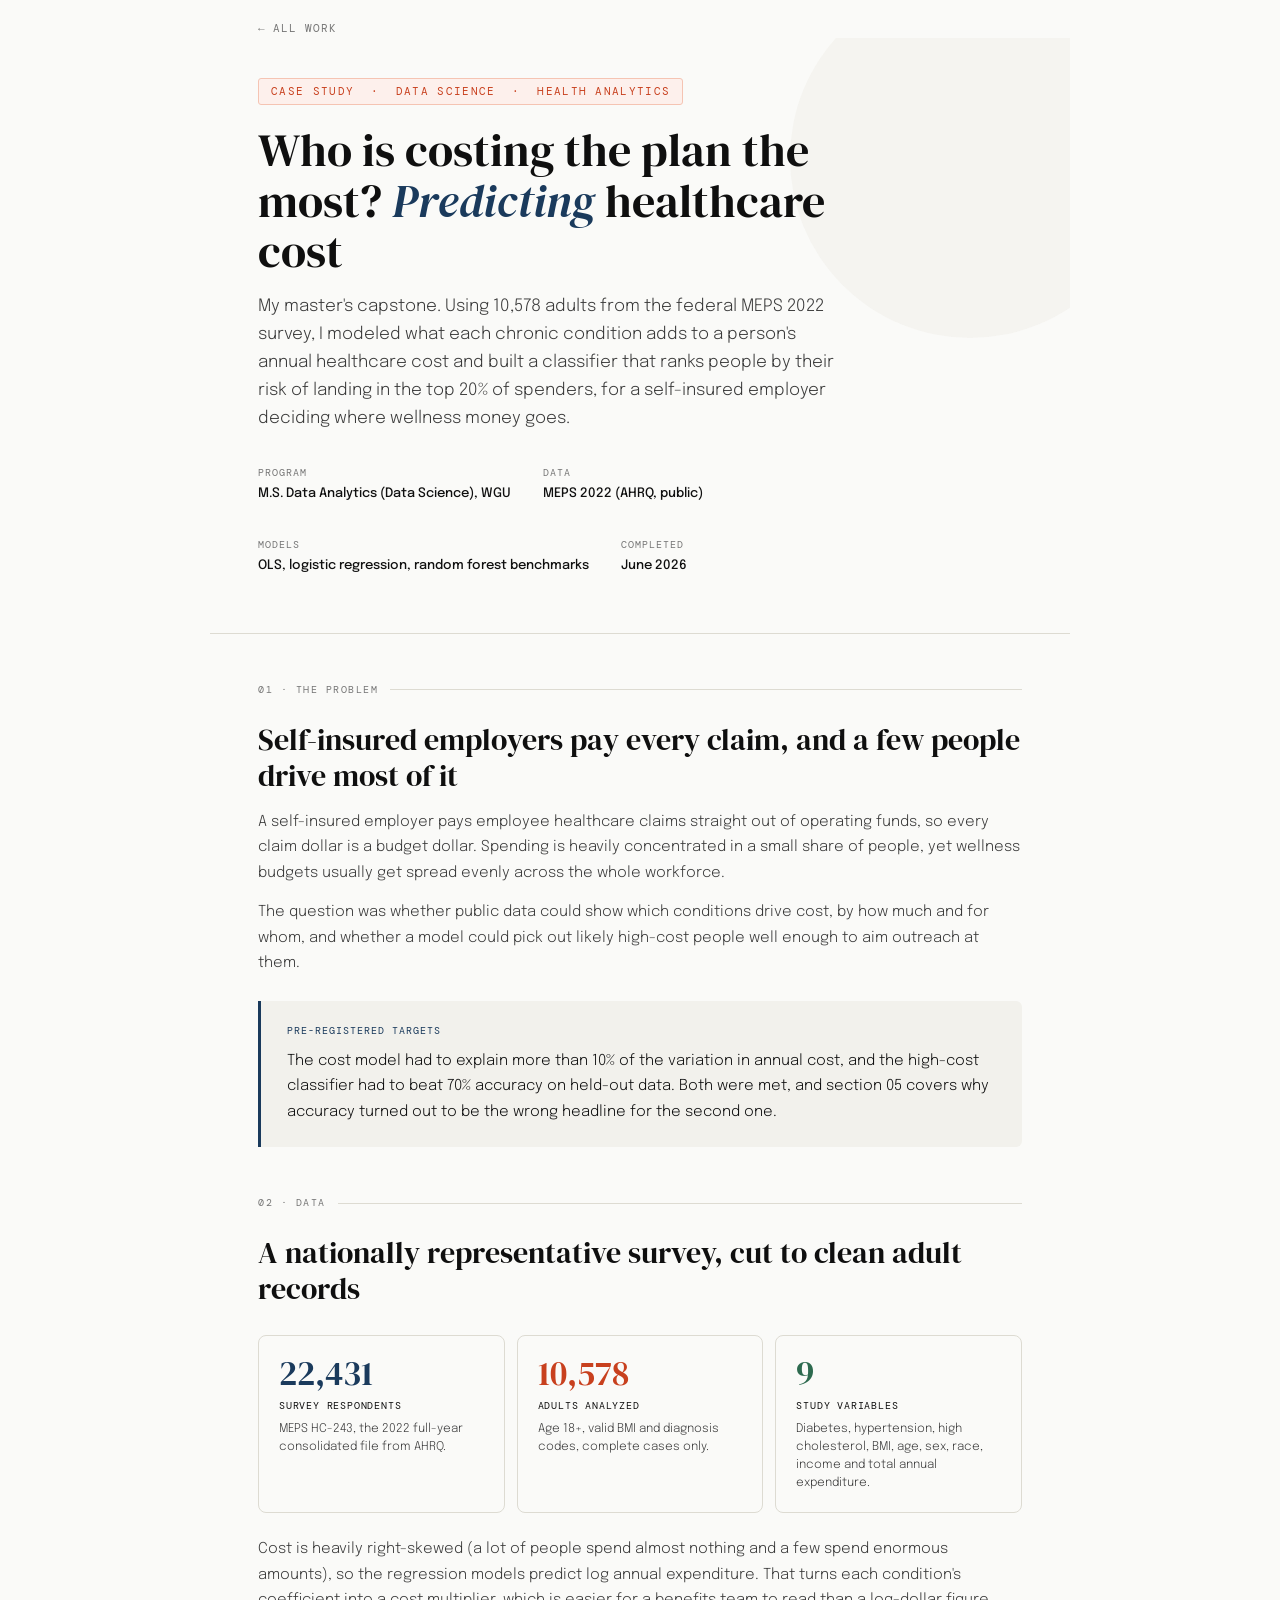
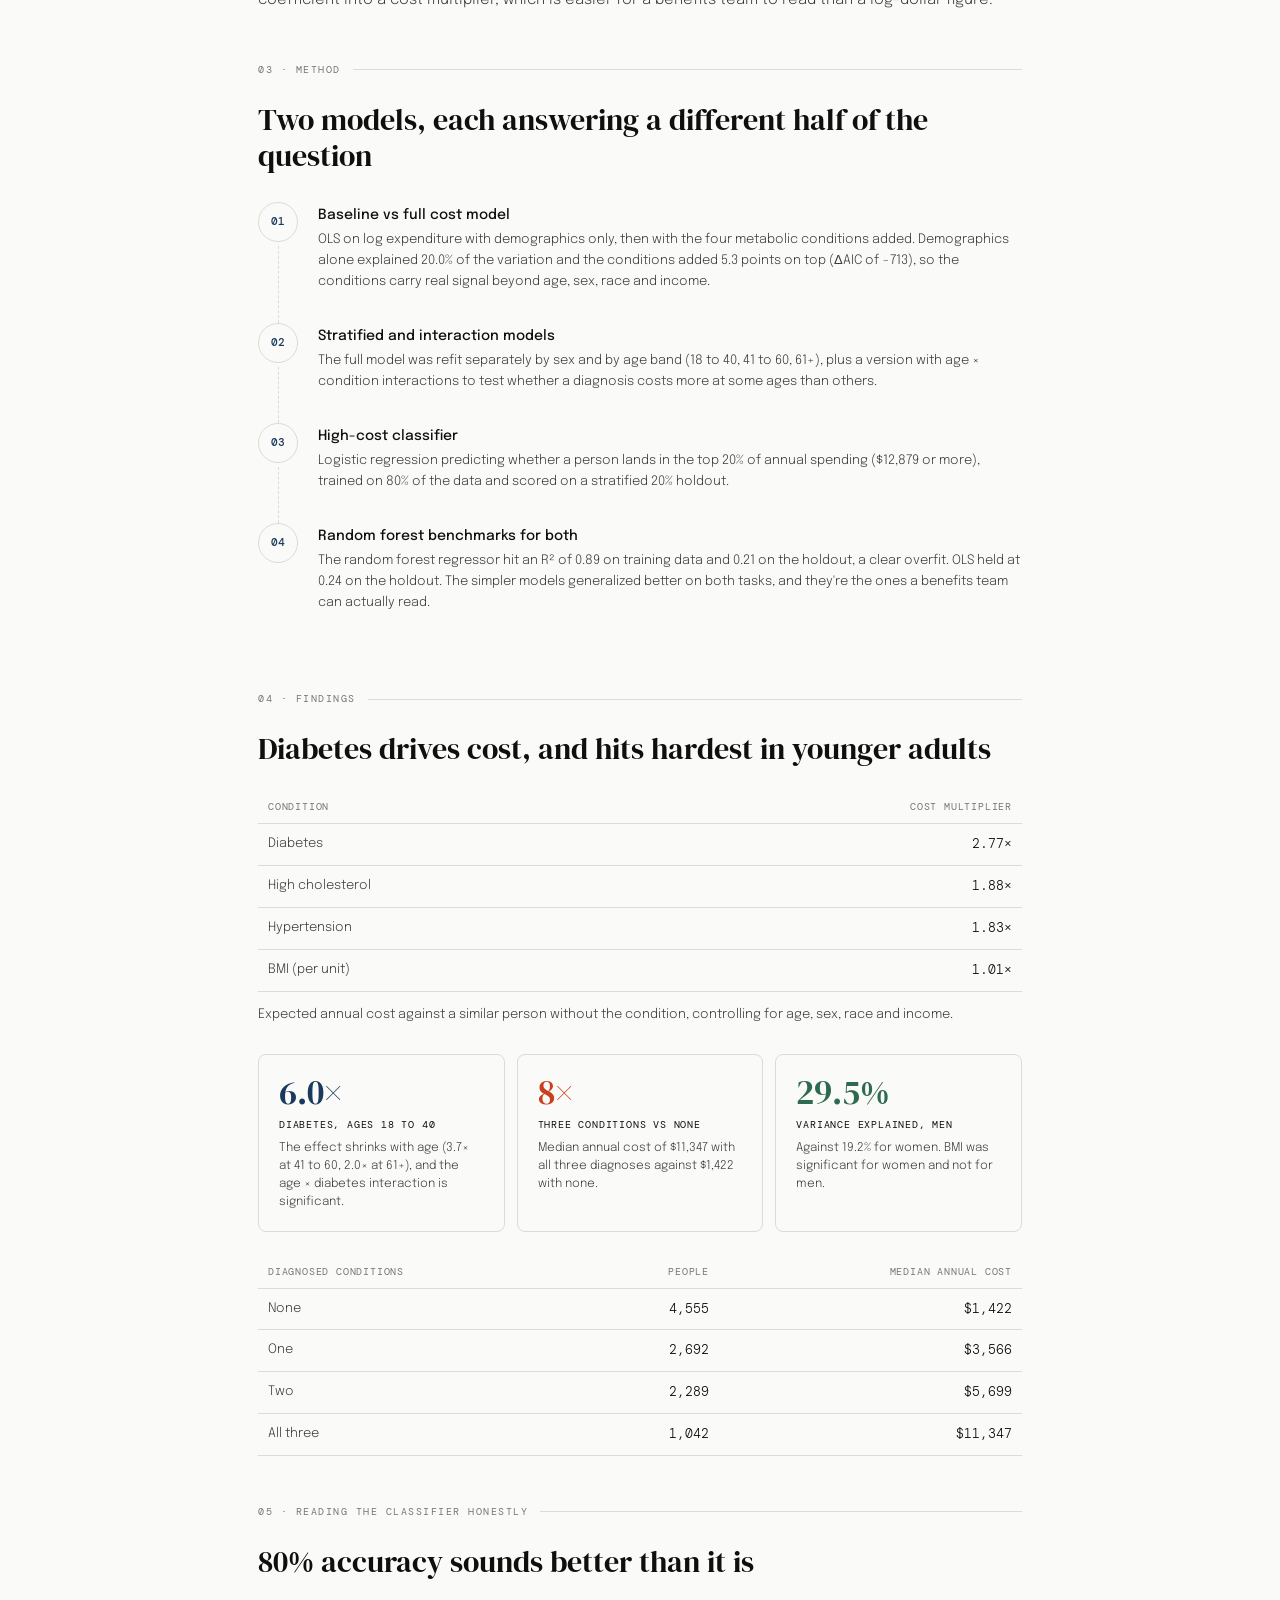
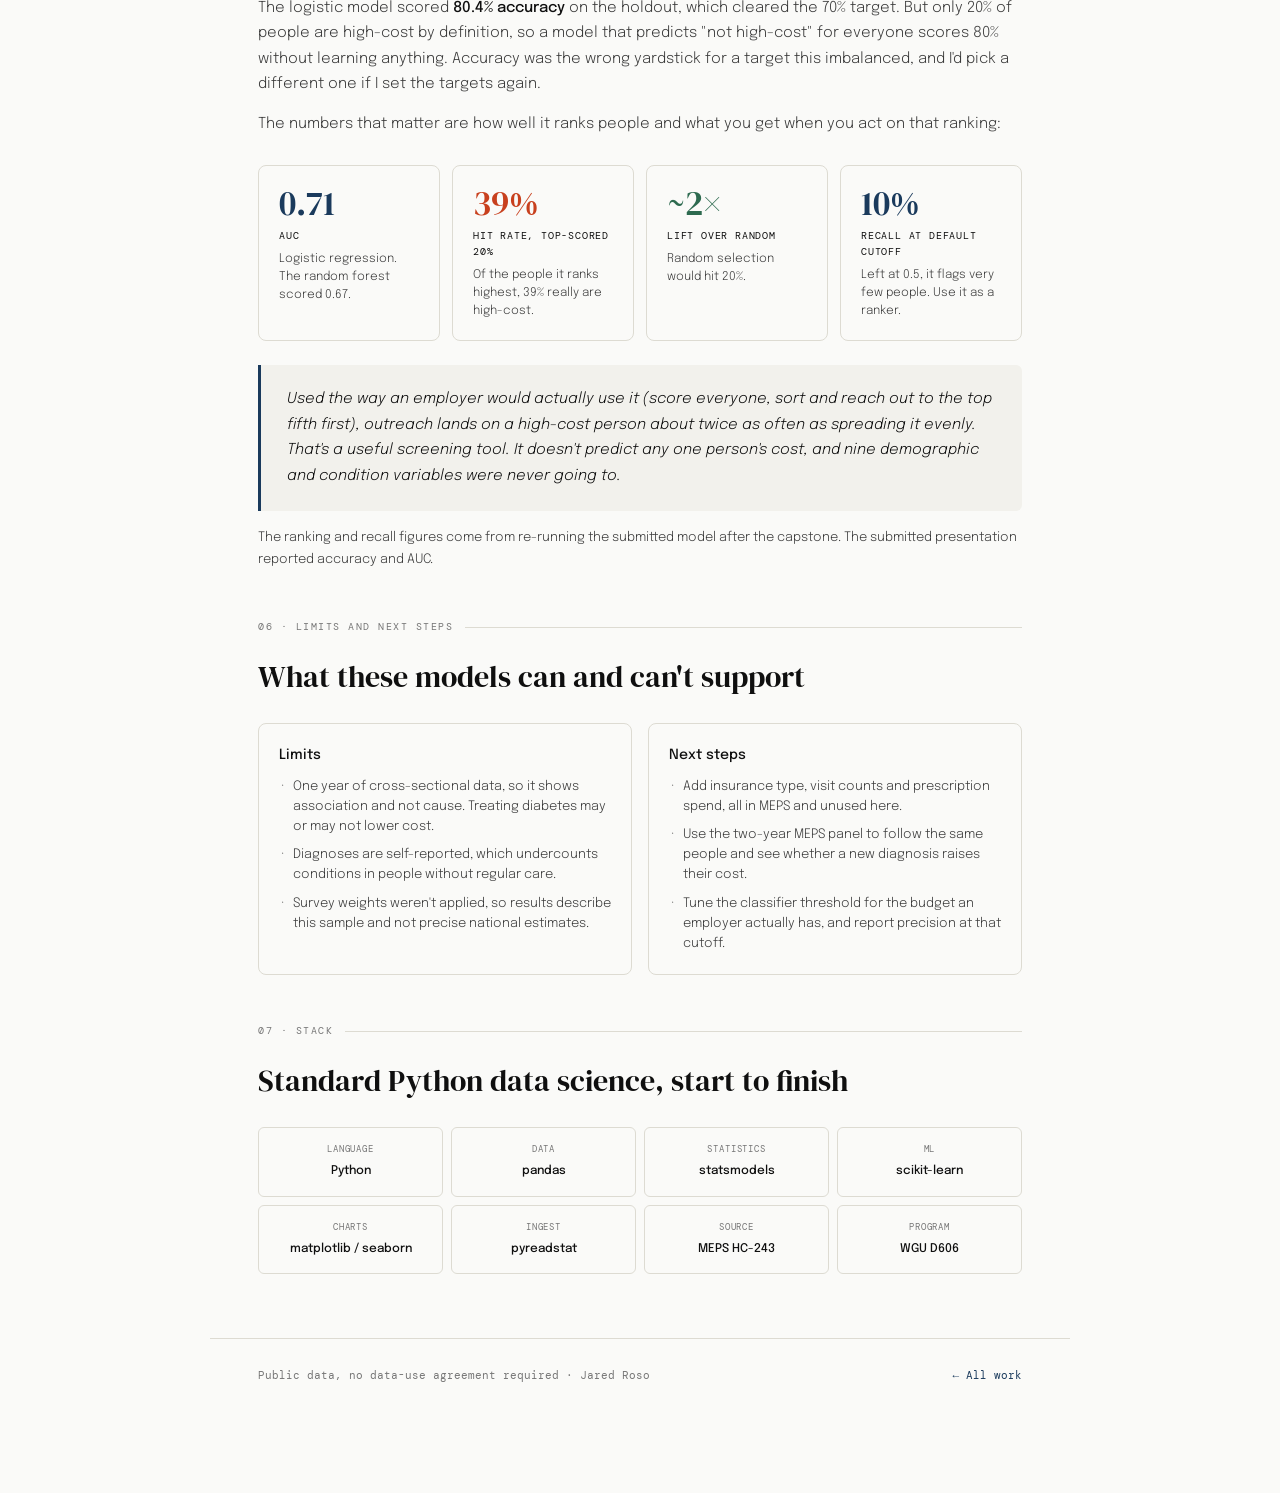
==== healthcare-cost-prediction/index.html @ c999ee09 "feat: portfolio site with four cleared case studies Co-Authored-By: Claude Opus 5.5 <noreply@anthrop" ====
<!DOCTYPE html>
<html lang="en">
<head>
<meta charset="UTF-8">
<meta name="viewport" content="width=device-width, initial-scale=1.0">
<title>Healthcare Cost Prediction | Jared Roso</title>
<meta name="description" content="MS capstone: modeling which chronic conditions drive annual healthcare cost for self-insured employers, using 10,578 adults from MEPS 2022.">
<link rel="preconnect" href="https://fonts.googleapis.com">
<link href="https://fonts.googleapis.com/css2?family=DM+Serif+Display:ital@0;1&family=DM+Mono:wght@400;500&family=Epilogue:wght@300;400;500&display=swap" rel="stylesheet">
<link rel="stylesheet" href="../assets/site.css">
</head>
<body>
<div class="page">

  <nav class="topnav"><a href="../">&larr; All work</a></nav>

  <header class="hero">
    <div class="hero-inner">
      <span class="tag">Case study &nbsp;·&nbsp; Data science &nbsp;·&nbsp; Health analytics</span>
      <h1>Who is costing the plan the most? <em>Predicting</em> healthcare cost</h1>
      <p class="hero-sub">My master's capstone. Using 10,578 adults from the federal MEPS 2022 survey, I modeled what each chronic condition adds to a person's annual healthcare cost and built a classifier that ranks people by their risk of landing in the top 20% of spenders, for a self-insured employer deciding where wellness money goes.</p>
      <div class="meta-row">
        <div class="meta-item"><span class="meta-label">Program</span><span class="meta-value">M.S. Data Analytics (Data Science), WGU</span></div>
        <div class="meta-item"><span class="meta-label">Data</span><span class="meta-value">MEPS 2022 (AHRQ, public)</span></div>
        <div class="meta-item"><span class="meta-label">Models</span><span class="meta-value">OLS, logistic regression, random forest benchmarks</span></div>
        <div class="meta-item"><span class="meta-label">Completed</span><span class="meta-value">June 2026</span></div>
      </div>
    </div>
  </header>

  <section>
    <div class="section-label">01 · The problem</div>
    <h2>Self-insured employers pay every claim, and a few people drive most of it</h2>
    <p>A self-insured employer pays employee healthcare claims straight out of operating funds, so every claim dollar is a budget dollar. Spending is heavily concentrated in a small share of people, yet wellness budgets usually get spread evenly across the whole workforce.</p>
    <p>The question was whether public data could show which conditions drive cost, by how much and for whom, and whether a model could pick out likely high-cost people well enough to aim outreach at them.</p>
    <div class="callout plain">
      <div class="callout-label">Pre-registered targets</div>
      <p>The cost model had to explain more than 10% of the variation in annual cost, and the high-cost classifier had to beat 70% accuracy on held-out data. Both were met, and section 05 covers why accuracy turned out to be the wrong headline for the second one.</p>
    </div>
  </section>

  <section>
    <div class="section-label">02 · Data</div>
    <h2>A nationally representative survey, cut to clean adult records</h2>
    <div class="kpis">
      <div class="kpi"><div class="kpi-num">22,431</div><div class="kpi-label">Survey respondents</div><div class="kpi-desc">MEPS HC-243, the 2022 full-year consolidated file from AHRQ.</div></div>
      <div class="kpi"><div class="kpi-num">10,578</div><div class="kpi-label">Adults analyzed</div><div class="kpi-desc">Age 18+, valid BMI and diagnosis codes, complete cases only.</div></div>
      <div class="kpi"><div class="kpi-num">9</div><div class="kpi-label">Study variables</div><div class="kpi-desc">Diabetes, hypertension, high cholesterol, BMI, age, sex, race, income and total annual expenditure.</div></div>
    </div>
    <p style="margin-top:24px">Cost is heavily right-skewed (a lot of people spend almost nothing and a few spend enormous amounts), so the regression models predict log annual expenditure. That turns each condition's coefficient into a cost multiplier, which is easier for a benefits team to read than a log-dollar figure.</p>
  </section>

  <section>
    <div class="section-label">03 · Method</div>
    <h2>Two models, each answering a different half of the question</h2>
    <div class="steps">
      <div class="step"><div class="step-num">01</div><div class="step-body">
        <div class="step-title">Baseline vs full cost model</div>
        <div class="step-desc">OLS on log expenditure with demographics only, then with the four metabolic conditions added. Demographics alone explained 20.0% of the variation and the conditions added 5.3 points on top (ΔAIC of −713), so the conditions carry real signal beyond age, sex, race and income.</div>
      </div></div>
      <div class="step"><div class="step-num">02</div><div class="step-body">
        <div class="step-title">Stratified and interaction models</div>
        <div class="step-desc">The full model was refit separately by sex and by age band (18 to 40, 41 to 60, 61+), plus a version with age × condition interactions to test whether a diagnosis costs more at some ages than others.</div>
      </div></div>
      <div class="step"><div class="step-num">03</div><div class="step-body">
        <div class="step-title">High-cost classifier</div>
        <div class="step-desc">Logistic regression predicting whether a person lands in the top 20% of annual spending ($12,879 or more), trained on 80% of the data and scored on a stratified 20% holdout.</div>
      </div></div>
      <div class="step"><div class="step-num">04</div><div class="step-body">
        <div class="step-title">Random forest benchmarks for both</div>
        <div class="step-desc">The random forest regressor hit an R² of 0.89 on training data and 0.21 on the holdout, a clear overfit. OLS held at 0.24 on the holdout. The simpler models generalized better on both tasks, and they're the ones a benefits team can actually read.</div>
      </div></div>
    </div>
  </section>

  <section>
    <div class="section-label">04 · Findings</div>
    <h2>Diabetes drives cost, and hits hardest in younger adults</h2>
    <table class="data">
      <tr><th>Condition</th><th class="num">Cost multiplier</th></tr>
      <tr><td>Diabetes</td><td class="num">2.77×</td></tr>
      <tr><td>High cholesterol</td><td class="num">1.88×</td></tr>
      <tr><td>Hypertension</td><td class="num">1.83×</td></tr>
      <tr><td>BMI (per unit)</td><td class="num">1.01×</td></tr>
    </table>
    <p style="margin-top:12px;font-size:13px">Expected annual cost against a similar person without the condition, controlling for age, sex, race and income.</p>

    <div class="kpis" style="margin-top:28px">
      <div class="kpi"><div class="kpi-num">6.0×</div><div class="kpi-label">Diabetes, ages 18 to 40</div><div class="kpi-desc">The effect shrinks with age (3.7× at 41 to 60, 2.0× at 61+), and the age × diabetes interaction is significant.</div></div>
      <div class="kpi"><div class="kpi-num">8×</div><div class="kpi-label">Three conditions vs none</div><div class="kpi-desc">Median annual cost of $11,347 with all three diagnoses against $1,422 with none.</div></div>
      <div class="kpi"><div class="kpi-num">29.5%</div><div class="kpi-label">Variance explained, men</div><div class="kpi-desc">Against 19.2% for women. BMI was significant for women and not for men.</div></div>
    </div>

    <table class="data">
      <tr><th>Diagnosed conditions</th><th class="num">People</th><th class="num">Median annual cost</th></tr>
      <tr><td>None</td><td class="num">4,555</td><td class="num">$1,422</td></tr>
      <tr><td>One</td><td class="num">2,692</td><td class="num">$3,566</td></tr>
      <tr><td>Two</td><td class="num">2,289</td><td class="num">$5,699</td></tr>
      <tr><td>All three</td><td class="num">1,042</td><td class="num">$11,347</td></tr>
    </table>
  </section>

  <section>
    <div class="section-label">05 · Reading the classifier honestly</div>
    <h2>80% accuracy sounds better than it is</h2>
    <p>The logistic model scored <strong>80.4% accuracy</strong> on the holdout, which cleared the 70% target. But only 20% of people are high-cost by definition, so a model that predicts "not high-cost" for everyone scores 80% without learning anything. Accuracy was the wrong yardstick for a target this imbalanced, and I'd pick a different one if I set the targets again.</p>
    <p>The numbers that matter are how well it ranks people and what you get when you act on that ranking:</p>
    <div class="kpis four">
      <div class="kpi"><div class="kpi-num">0.71</div><div class="kpi-label">AUC</div><div class="kpi-desc">Logistic regression. The random forest scored 0.67.</div></div>
      <div class="kpi"><div class="kpi-num">39%</div><div class="kpi-label">Hit rate, top-scored 20%</div><div class="kpi-desc">Of the people it ranks highest, 39% really are high-cost.</div></div>
      <div class="kpi"><div class="kpi-num">~2×</div><div class="kpi-label">Lift over random</div><div class="kpi-desc">Random selection would hit 20%.</div></div>
      <div class="kpi"><div class="kpi-num">10%</div><div class="kpi-label">Recall at default cutoff</div><div class="kpi-desc">Left at 0.5, it flags very few people. Use it as a ranker.</div></div>
    </div>
    <div class="callout">
      <p>Used the way an employer would actually use it (score everyone, sort and reach out to the top fifth first), outreach lands on a high-cost person about twice as often as spreading it evenly. That's a useful screening tool. It doesn't predict any one person's cost, and nine demographic and condition variables were never going to.</p>
    </div>
    <p style="margin-top:16px;font-size:13px">The ranking and recall figures come from re-running the submitted model after the capstone. The submitted presentation reported accuracy and AUC.</p>
  </section>

  <section>
    <div class="section-label">06 · Limits and next steps</div>
    <h2>What these models can and can't support</h2>
    <div class="cards">
      <div class="card">
        <h3>Limits</h3>
        <ul class="list">
          <li>One year of cross-sectional data, so it shows association and not cause. Treating diabetes may or may not lower cost.</li>
          <li>Diagnoses are self-reported, which undercounts conditions in people without regular care.</li>
          <li>Survey weights weren't applied, so results describe this sample and not precise national estimates.</li>
        </ul>
      </div>
      <div class="card">
        <h3>Next steps</h3>
        <ul class="list">
          <li>Add insurance type, visit counts and prescription spend, all in MEPS and unused here.</li>
          <li>Use the two-year MEPS panel to follow the same people and see whether a new diagnosis raises their cost.</li>
          <li>Tune the classifier threshold for the budget an employer actually has, and report precision at that cutoff.</li>
        </ul>
      </div>
    </div>
  </section>

  <section>
    <div class="section-label">07 · Stack</div>
    <h2>Standard Python data science, start to finish</h2>
    <div class="stack">
      <div class="stack-item"><div class="stack-cat">Language</div><div class="stack-name">Python</div></div>
      <div class="stack-item"><div class="stack-cat">Data</div><div class="stack-name">pandas</div></div>
      <div class="stack-item"><div class="stack-cat">Statistics</div><div class="stack-name">statsmodels</div></div>
      <div class="stack-item"><div class="stack-cat">ML</div><div class="stack-name">scikit-learn</div></div>
      <div class="stack-item"><div class="stack-cat">Charts</div><div class="stack-name">matplotlib / seaborn</div></div>
      <div class="stack-item"><div class="stack-cat">Ingest</div><div class="stack-name">pyreadstat</div></div>
      <div class="stack-item"><div class="stack-cat">Source</div><div class="stack-name">MEPS HC-243</div></div>
      <div class="stack-item"><div class="stack-cat">Program</div><div class="stack-name">WGU D606</div></div>
    </div>
  </section>

  <footer class="footer">
    <span class="footer-note">Public data, no data-use agreement required · Jared Roso</span>
    <a href="../">&larr; All work</a>
  </footer>

</div>
</body>
</html>
---- assets/site.css ----
*{margin:0;padding:0;box-sizing:border-box}
:root{
  --ink:#0f0f0f;--ink2:#3a3a3a;--ink3:#767676;
  --surface:#fafaf8;--surface2:#f2f1ec;--surface3:#e8e6de;
  --accent:#1a3a5c;--accent2:#c8401e;--accent3:#2d6a4f;
  --tag-bg:#fdf0ec;--tag-border:#f5c4b3;
  --border:#dddbd2;--mono:'DM Mono',monospace;
  --serif:'DM Serif Display',serif;--sans:'Epilogue',sans-serif;
}
@media (prefers-color-scheme:dark){
  :root{
    --ink:#f1efe8;--ink2:#cfccc2;--ink3:#9a978d;
    --surface:#16181b;--surface2:#1f2226;--surface3:#2a2e33;
    --accent:#8db4dc;--accent2:#f08a6a;--accent3:#7cc49c;
    --tag-bg:#2b1f1b;--tag-border:#5a3426;
    --border:#33373d;
  }
}
html{-webkit-text-size-adjust:100%}
body{font-family:var(--sans);background:var(--surface);color:var(--ink);line-height:1.6;font-size:15px}
a{color:var(--accent)}
.page{max-width:860px;margin:0 auto;padding:0 0 80px}

.topnav{padding:20px 48px 0;font-family:var(--mono);font-size:11px;letter-spacing:.08em;text-transform:uppercase}
.topnav a{text-decoration:none;color:var(--ink3)}
.topnav a:hover{color:var(--accent)}

.hero{padding:40px 48px 56px;border-bottom:1px solid var(--border);position:relative;overflow:hidden}
.hero::before{content:'';position:absolute;top:-60px;right:-80px;width:360px;height:360px;border-radius:50%;background:var(--surface2);opacity:.6}
.hero-inner{position:relative}
.tag{display:inline-block;font-family:var(--mono);font-size:11px;letter-spacing:.12em;text-transform:uppercase;color:var(--accent2);background:var(--tag-bg);border:1px solid var(--tag-border);padding:4px 12px;border-radius:3px;margin-bottom:20px}
.hero h1{font-family:var(--serif);font-weight:400;font-size:46px;line-height:1.1;margin-bottom:16px;max-width:640px}
.hero h1 em{font-style:italic;color:var(--accent)}
.hero-sub{font-size:17px;color:var(--ink2);max-width:580px;line-height:1.65;margin-bottom:32px;font-weight:300}
.meta-row{display:flex;gap:32px;flex-wrap:wrap}
.meta-item{display:flex;flex-direction:column;gap:3px}
.meta-label{font-family:var(--mono);font-size:10px;letter-spacing:.1em;text-transform:uppercase;color:var(--ink3)}
.meta-value{font-size:13px;font-weight:500}

section{padding:48px 48px 0}
.section-label{font-family:var(--mono);font-size:10px;letter-spacing:.15em;text-transform:uppercase;color:var(--ink3);margin-bottom:24px;display:flex;align-items:center;gap:12px}
.section-label::after{content:'';flex:1;height:1px;background:var(--border)}
h2{font-family:var(--serif);font-weight:400;font-size:30px;margin-bottom:16px;line-height:1.2}
h3{font-size:14px;font-weight:500;margin-bottom:10px}
p{color:var(--ink2);margin-bottom:14px;font-weight:300;line-height:1.7}
p:last-child{margin-bottom:0}
strong{font-weight:500;color:var(--ink)}

.callout{background:var(--surface2);border-left:3px solid var(--accent);padding:22px 26px;border-radius:0 6px 6px 0;margin-top:24px}
.callout p{color:var(--ink);font-style:italic}
.callout-label{font-family:var(--mono);font-size:10px;letter-spacing:.1em;text-transform:uppercase;color:var(--accent);margin-bottom:10px;font-style:normal}
.callout.plain p{font-style:normal}

.grid2{display:grid;grid-template-columns:1fr 1fr;gap:1px;background:var(--border);border:1px solid var(--border);border-radius:8px;overflow:hidden;margin-top:28px}
.cell{background:var(--surface);padding:20px 24px}
.cell-label{font-family:var(--mono);font-size:10px;letter-spacing:.1em;text-transform:uppercase;color:var(--ink3);margin-bottom:8px}
.cell-title{font-size:14px;font-weight:500;margin-bottom:6px}
.cell-desc{font-size:13px;color:var(--ink2);font-weight:300;line-height:1.6}
.cell-stat{font-family:var(--mono);font-size:11px;color:var(--accent);margin-top:12px}
.chips{display:flex;flex-wrap:wrap;gap:5px;margin-top:10px}
.chip{font-family:var(--mono);font-size:10px;background:var(--surface2);border:1px solid var(--border);padding:2px 8px;border-radius:3px;color:var(--ink2)}

.steps{margin-top:28px}
.step{display:grid;grid-template-columns:48px 1fr;position:relative}
.step:not(:last-child)::before{content:'';border-left:1px dashed var(--border);position:absolute;left:20px;top:44px;bottom:0}
.step-num{width:40px;height:40px;border-radius:50%;border:1px solid var(--border);background:var(--surface);display:flex;align-items:center;justify-content:center;font-family:var(--mono);font-size:11px;font-weight:500;color:var(--accent);position:relative}
.step-body{padding:2px 0 30px 12px}
.step-title{font-size:14px;font-weight:500;margin-bottom:4px}
.step-desc{font-size:13px;color:var(--ink2);font-weight:300;line-height:1.6}

.kpis{display:grid;grid-template-columns:repeat(3,1fr);gap:12px;margin-top:28px}
.kpis.four{grid-template-columns:repeat(4,1fr)}
.kpi{border:1px solid var(--border);border-radius:8px;padding:20px;background:var(--surface)}
.kpi-num{font-family:var(--serif);font-size:34px;line-height:1;color:var(--accent);margin-bottom:8px}
.kpi:nth-child(3n+2) .kpi-num{color:var(--accent2)}
.kpi:nth-child(3n+3) .kpi-num{color:var(--accent3)}
.kpi-label{font-family:var(--mono);font-size:10px;letter-spacing:.08em;text-transform:uppercase;color:var(--ink);margin-bottom:6px}
.kpi-desc{font-size:12px;color:var(--ink2);font-weight:300;line-height:1.5}

.cards{display:grid;grid-template-columns:1fr 1fr;gap:16px;margin-top:28px}
.card{border:1px solid var(--border);border-radius:8px;padding:20px;background:var(--surface)}
.list{list-style:none;display:flex;flex-direction:column;gap:8px}
.list li{font-size:13px;color:var(--ink2);font-weight:300;padding-left:14px;position:relative;line-height:1.55}
.list li::before{content:'·';position:absolute;left:2px;color:var(--ink3)}

table.data{width:100%;border-collapse:collapse;margin-top:24px;font-size:13px}
table.data th{font-family:var(--mono);font-size:10px;letter-spacing:.08em;text-transform:uppercase;color:var(--ink3);text-align:left;font-weight:400;padding:8px 10px;border-bottom:1px solid var(--border)}
table.data td{padding:10px;border-bottom:1px solid var(--border);color:var(--ink2);font-weight:300}
table.data td.num{font-family:var(--mono);color:var(--ink);text-align:right;white-space:nowrap}
table.data th.num{text-align:right}

.stack{display:grid;grid-template-columns:repeat(4,1fr);gap:8px;margin-top:28px}
.stack-item{border:1px solid var(--border);border-radius:6px;padding:14px;background:var(--surface);text-align:center}
.stack-cat{font-family:var(--mono);font-size:9px;letter-spacing:.1em;text-transform:uppercase;color:var(--ink3);margin-bottom:6px}
.stack-name{font-size:12px;font-weight:500}

.footer{margin-top:64px;padding:28px 48px;border-top:1px solid var(--border);display:flex;align-items:center;justify-content:space-between;gap:16px;flex-wrap:wrap}
.footer-note{font-family:var(--mono);font-size:11px;color:var(--ink3)}
.footer a{font-family:var(--mono);font-size:11px;text-decoration:none}

/* index */
.work{display:flex;flex-direction:column;gap:16px;margin-top:28px}
.work-card{display:block;text-decoration:none;color:inherit;border:1px solid var(--border);border-radius:10px;padding:24px 26px;background:var(--surface);transition:border-color .15s,transform .15s}
.work-card:hover{border-color:var(--accent);transform:translateY(-1px)}
.work-top{display:flex;justify-content:space-between;gap:16px;align-items:baseline;flex-wrap:wrap;margin-bottom:8px}
.work-num{font-family:var(--mono);font-size:11px;color:var(--ink3)}
.work-kind{font-family:var(--mono);font-size:10px;letter-spacing:.1em;text-transform:uppercase;color:var(--accent2)}
.work-title{font-family:var(--serif);font-size:24px;line-height:1.2;margin-bottom:8px}
.work-desc{font-size:14px;color:var(--ink2);font-weight:300;line-height:1.6;margin-bottom:14px}
.work-foot{display:flex;justify-content:space-between;gap:12px;align-items:center;flex-wrap:wrap}
.work-metric{font-family:var(--mono);font-size:12px;color:var(--accent)}

@media(max-width:640px){
  .topnav{padding:16px 16px 0}
  .hero{padding:28px 16px 40px}
  section{padding:40px 16px 0}
  .hero h1{font-size:32px}
  h2{font-size:25px}
  .grid2,.cards{grid-template-columns:1fr}
  .kpis,.kpis.four{grid-template-columns:1fr 1fr}
  .stack{grid-template-columns:repeat(2,1fr)}
  .footer{padding:28px 16px}
  .work-card{padding:20px 18px}
  table.data{font-size:12px}
  table.data td,table.data th{padding:8px 6px}
}
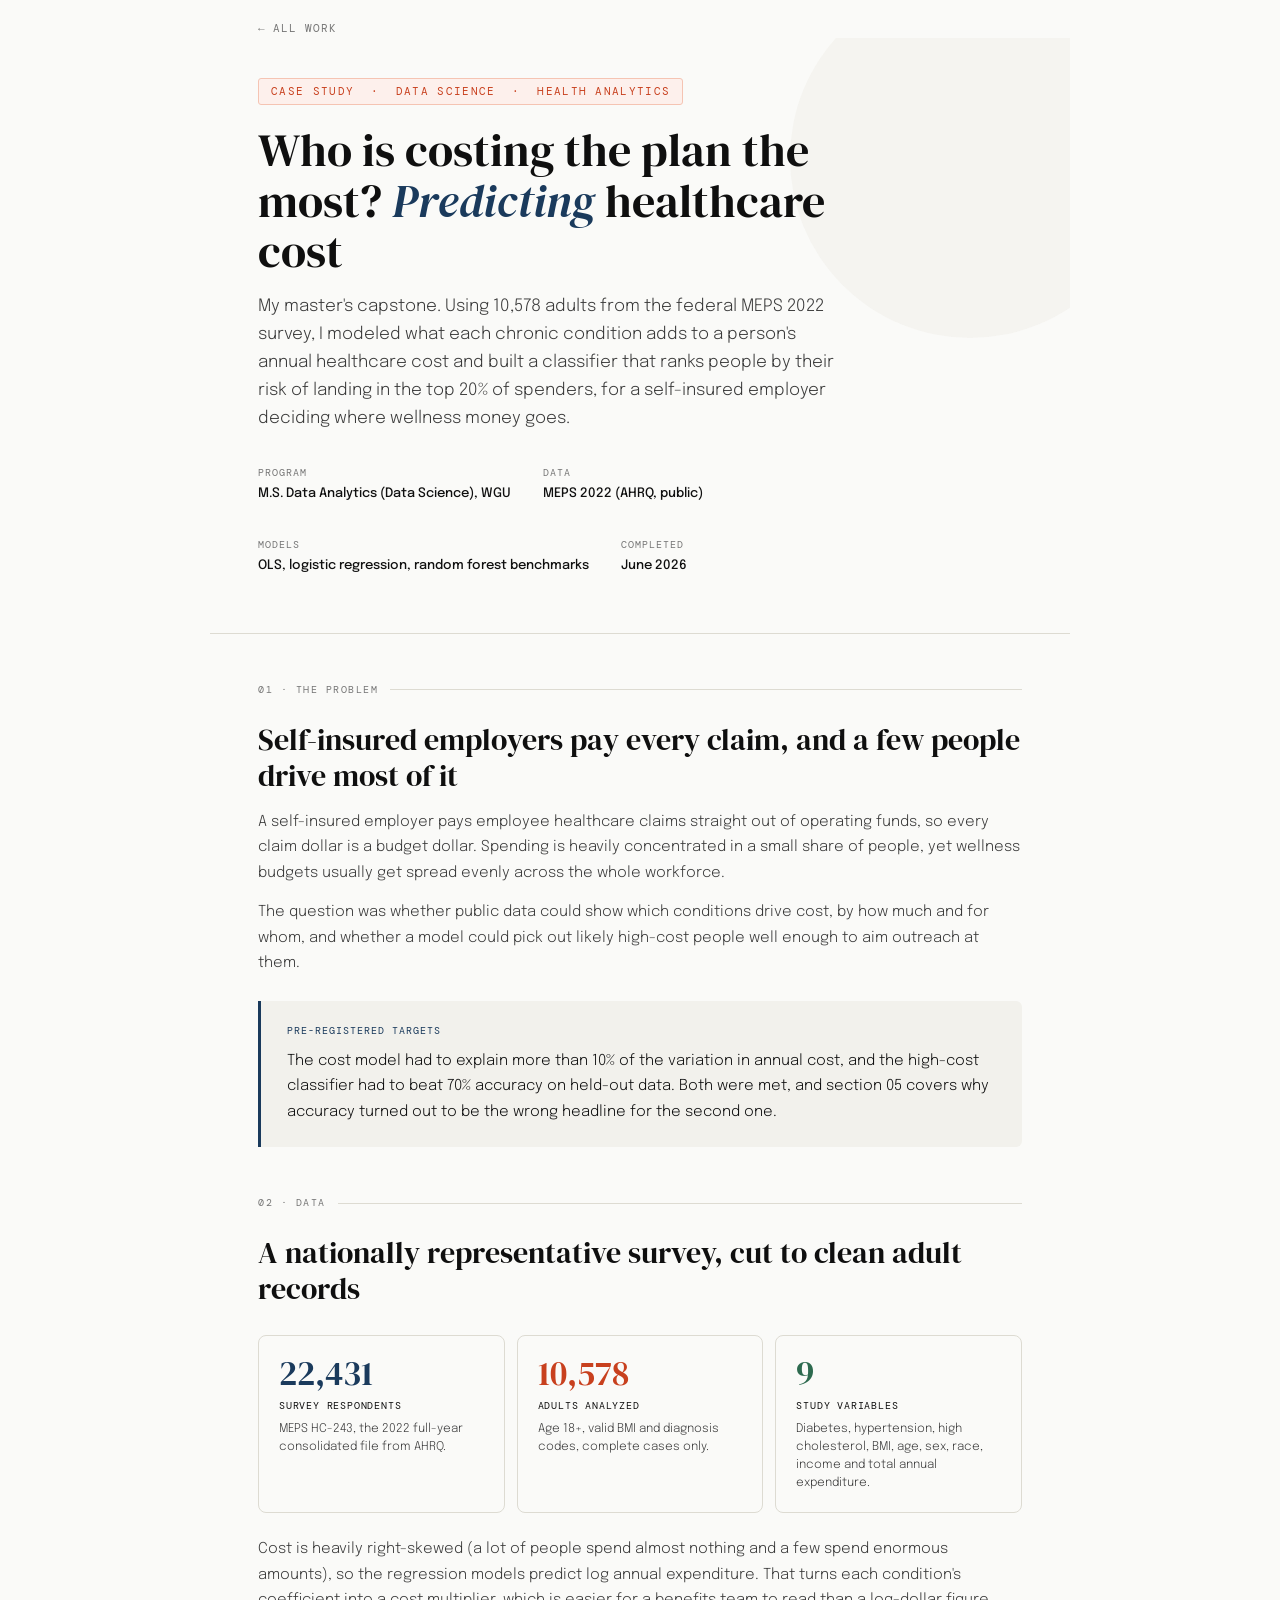
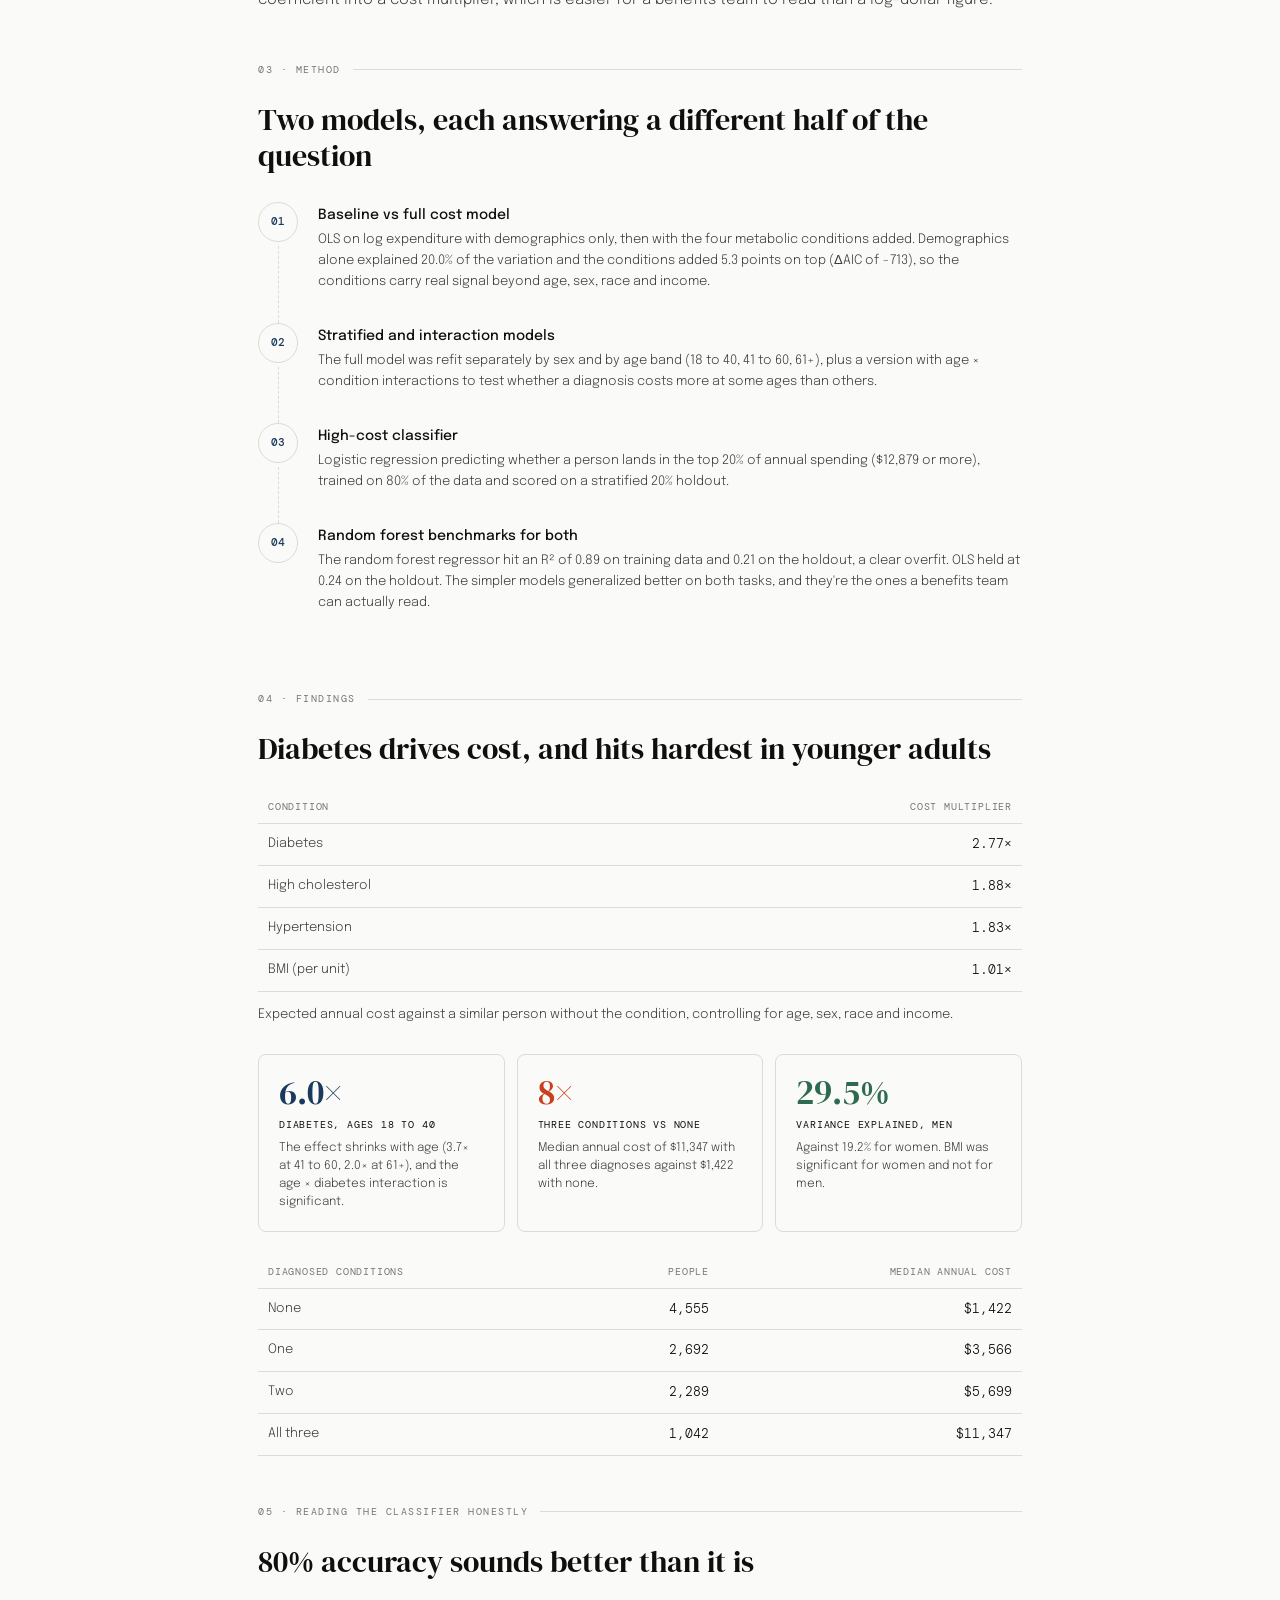
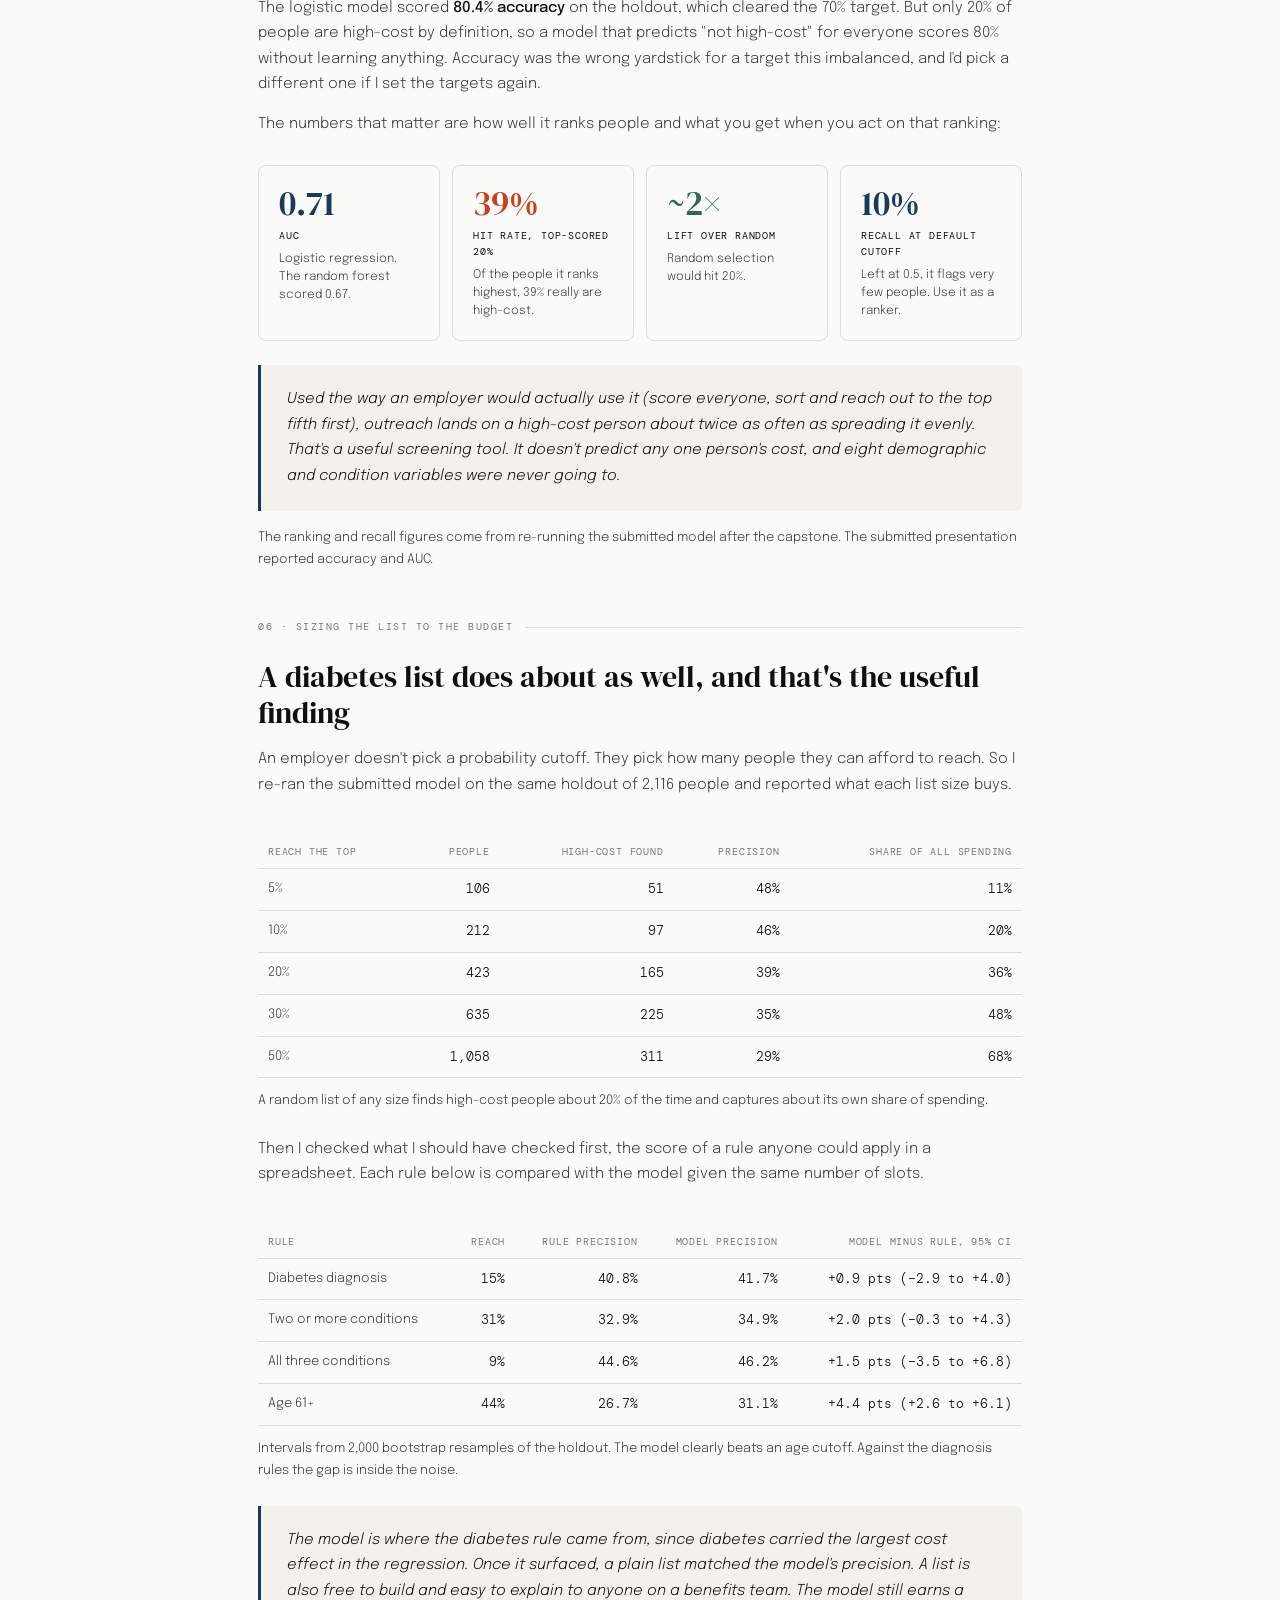
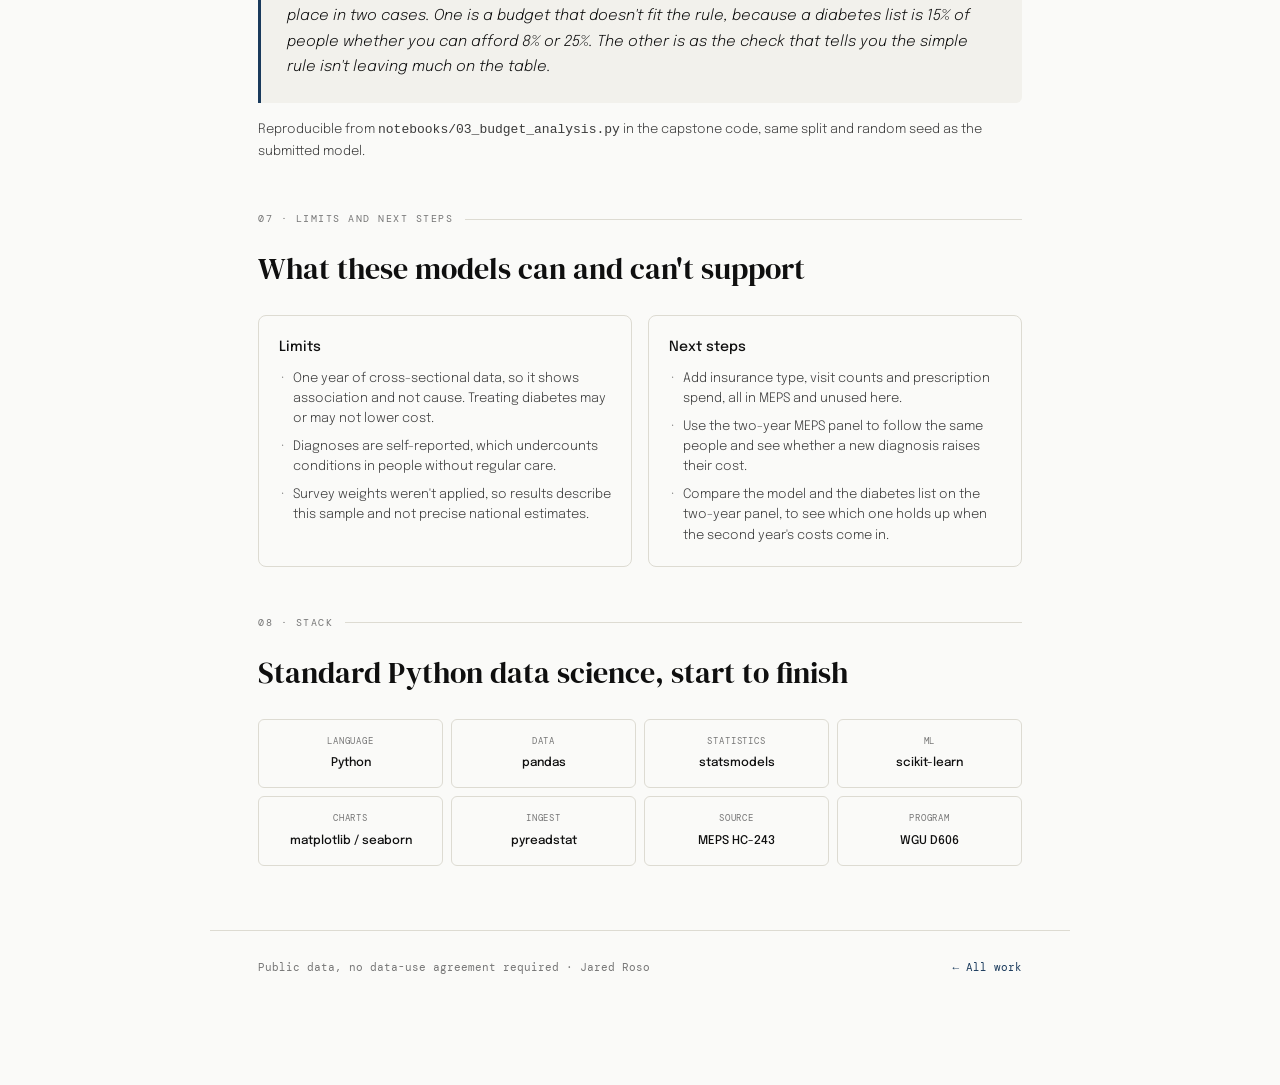
==== commit 2597381a: "feat(healthcare): add budget sizing and rule comparison section Precision and spend captured at each" ====
--- a/healthcare-cost-prediction/index.html
+++ b/healthcare-cost-prediction/index.html
@@ -112,13 +112,43 @@
       <div class="kpi"><div class="kpi-num">10%</div><div class="kpi-label">Recall at default cutoff</div><div class="kpi-desc">Left at 0.5, it flags very few people. Use it as a ranker.</div></div>
     </div>
     <div class="callout">
-      <p>Used the way an employer would actually use it (score everyone, sort and reach out to the top fifth first), outreach lands on a high-cost person about twice as often as spreading it evenly. That's a useful screening tool. It doesn't predict any one person's cost, and nine demographic and condition variables were never going to.</p>
+      <p>Used the way an employer would actually use it (score everyone, sort and reach out to the top fifth first), outreach lands on a high-cost person about twice as often as spreading it evenly. That's a useful screening tool. It doesn't predict any one person's cost, and eight demographic and condition variables were never going to.</p>
     </div>
     <p style="margin-top:16px;font-size:13px">The ranking and recall figures come from re-running the submitted model after the capstone. The submitted presentation reported accuracy and AUC.</p>
   </section>
 
   <section>
-    <div class="section-label">06 · Limits and next steps</div>
+    <div class="section-label">06 · Sizing the list to the budget</div>
+    <h2>A diabetes list does about as well, and that's the useful finding</h2>
+    <p>An employer doesn't pick a probability cutoff. They pick how many people they can afford to reach. So I re-ran the submitted model on the same holdout of 2,116 people and reported what each list size buys.</p>
+    <div style="overflow-x:auto"><table class="data">
+      <tr><th>Reach the top</th><th class="num">People</th><th class="num">High-cost found</th><th class="num">Precision</th><th class="num">Share of all spending</th></tr>
+      <tr><td>5%</td><td class="num">106</td><td class="num">51</td><td class="num">48%</td><td class="num">11%</td></tr>
+      <tr><td>10%</td><td class="num">212</td><td class="num">97</td><td class="num">46%</td><td class="num">20%</td></tr>
+      <tr><td>20%</td><td class="num">423</td><td class="num">165</td><td class="num">39%</td><td class="num">36%</td></tr>
+      <tr><td>30%</td><td class="num">635</td><td class="num">225</td><td class="num">35%</td><td class="num">48%</td></tr>
+      <tr><td>50%</td><td class="num">1,058</td><td class="num">311</td><td class="num">29%</td><td class="num">68%</td></tr>
+    </table></div>
+    <p style="margin-top:12px;font-size:13px">A random list of any size finds high-cost people about 20% of the time and captures about its own share of spending.</p>
+
+    <p style="margin-top:24px">Then I checked what I should have checked first, the score of a rule anyone could apply in a spreadsheet. Each rule below is compared with the model given the same number of slots.</p>
+    <div style="overflow-x:auto"><table class="data">
+      <tr><th>Rule</th><th class="num">Reach</th><th class="num">Rule precision</th><th class="num">Model precision</th><th class="num">Model minus rule, 95% CI</th></tr>
+      <tr><td>Diabetes diagnosis</td><td class="num">15%</td><td class="num">40.8%</td><td class="num">41.7%</td><td class="num">+0.9 pts (−2.9 to +4.0)</td></tr>
+      <tr><td>Two or more conditions</td><td class="num">31%</td><td class="num">32.9%</td><td class="num">34.9%</td><td class="num">+2.0 pts (−0.3 to +4.3)</td></tr>
+      <tr><td>All three conditions</td><td class="num">9%</td><td class="num">44.6%</td><td class="num">46.2%</td><td class="num">+1.5 pts (−3.5 to +6.8)</td></tr>
+      <tr><td>Age 61+</td><td class="num">44%</td><td class="num">26.7%</td><td class="num">31.1%</td><td class="num">+4.4 pts (+2.6 to +6.1)</td></tr>
+    </table></div>
+    <p style="margin-top:12px;font-size:13px">Intervals from 2,000 bootstrap resamples of the holdout. The model clearly beats an age cutoff. Against the diagnosis rules the gap is inside the noise.</p>
+
+    <div class="callout">
+      <p>The model is where the diabetes rule came from, since diabetes carried the largest cost effect in the regression. Once it surfaced, a plain list matched the model's precision. A list is also free to build and easy to explain to anyone on a benefits team. The model still earns a place in two cases. One is a budget that doesn't fit the rule, because a diabetes list is 15% of people whether you can afford 8% or 25%. The other is as the check that tells you the simple rule isn't leaving much on the table.</p>
+    </div>
+    <p style="margin-top:16px;font-size:13px">Reproducible from <code>notebooks/03_budget_analysis.py</code> in the capstone code, same split and random seed as the submitted model.</p>
+  </section>
+
+  <section>
+    <div class="section-label">07 · Limits and next steps</div>
     <h2>What these models can and can't support</h2>
     <div class="cards">
       <div class="card">
@@ -134,14 +164,14 @@
         <ul class="list">
           <li>Add insurance type, visit counts and prescription spend, all in MEPS and unused here.</li>
           <li>Use the two-year MEPS panel to follow the same people and see whether a new diagnosis raises their cost.</li>
-          <li>Tune the classifier threshold for the budget an employer actually has, and report precision at that cutoff.</li>
+          <li>Compare the model and the diabetes list on the two-year panel, to see which one holds up when the second year's costs come in.</li>
         </ul>
       </div>
     </div>
   </section>
 
   <section>
-    <div class="section-label">07 · Stack</div>
+    <div class="section-label">08 · Stack</div>
     <h2>Standard Python data science, start to finish</h2>
     <div class="stack">
       <div class="stack-item"><div class="stack-cat">Language</div><div class="stack-name">Python</div></div>
